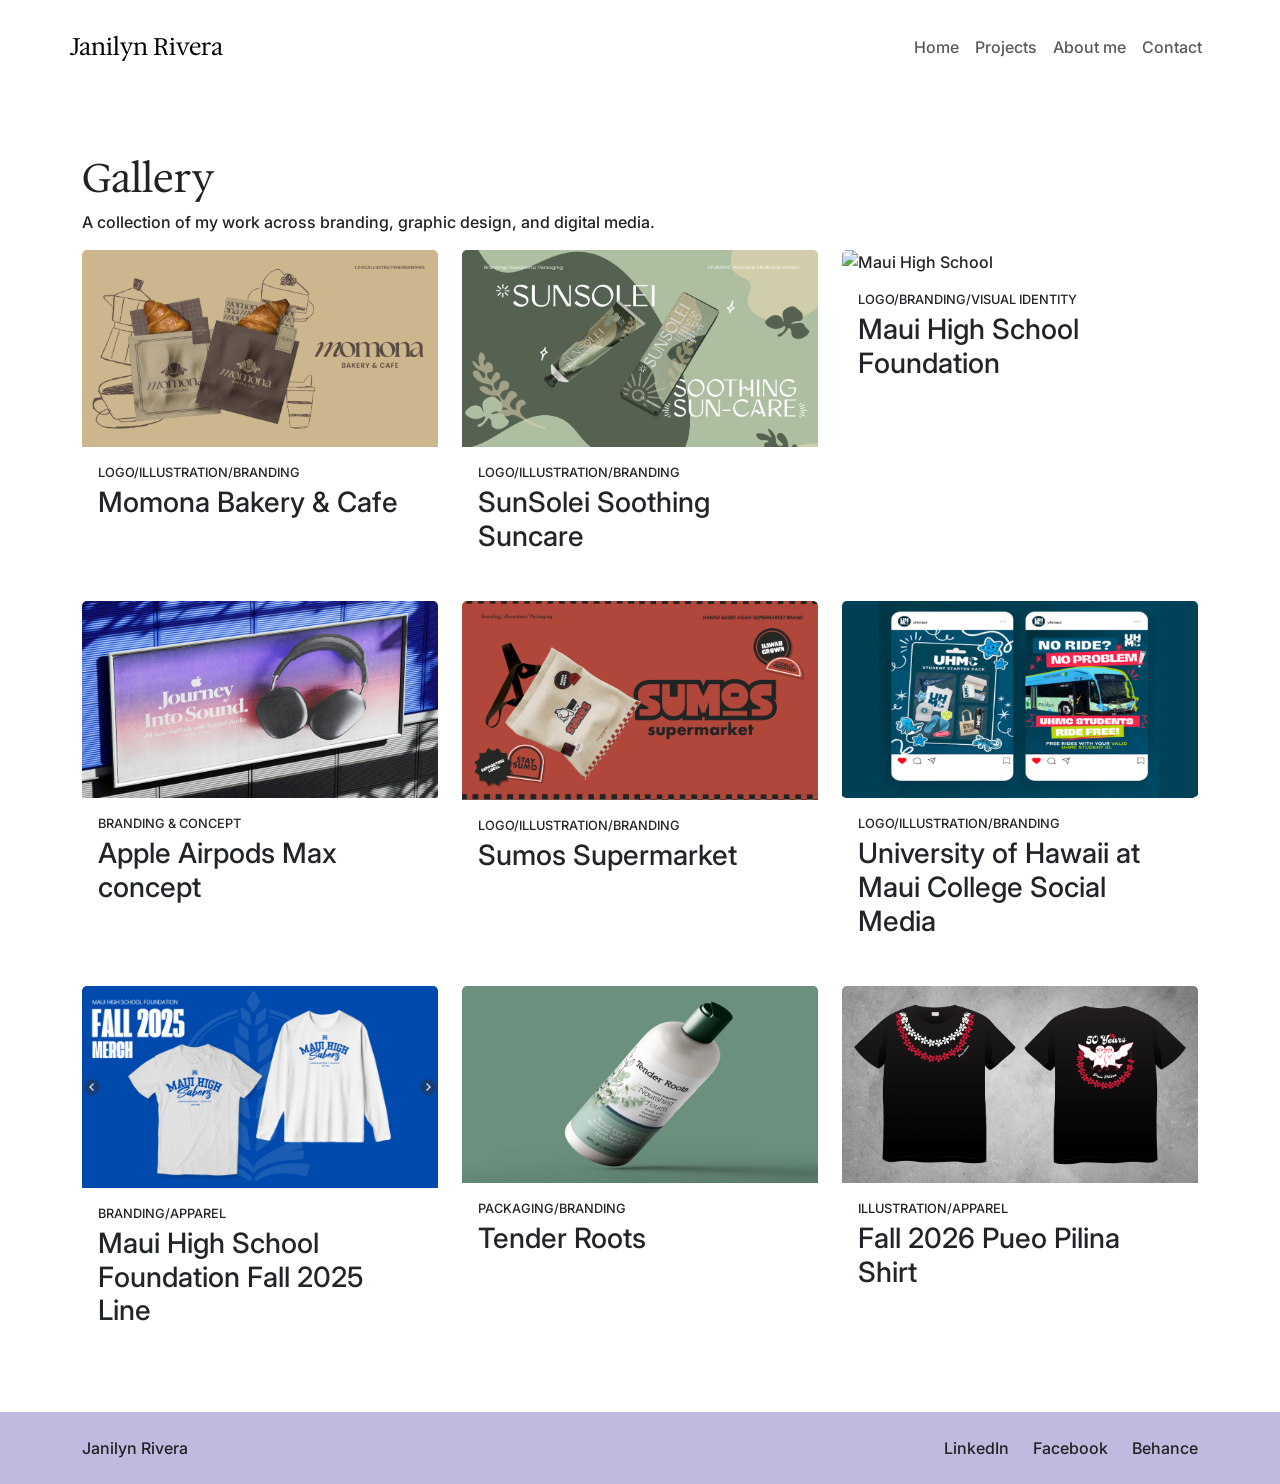
==== Gallery.html @ 54dec03b "Add files via upload" ====
<!DOCTYPE html>
<html lang="en">
<head>
  <meta charset="UTF-8">
  <meta name="viewport" content="width=device-width, initial-scale=1.0">
  <title>Gallery | Janilyn Rivera</title>

  <!-- Bootstrap CSS -->
  <link href="https://cdn.jsdelivr.net/npm/bootstrap@5.3.3/dist/css/bootstrap.min.css" rel="stylesheet" integrity="sha384-QWTKZyjpPEjISv5WaRU9OFeRpok6YctnYmDr5pNlyT2bRjXh0JMhjY6hW+ALEwIH" crossorigin="anonymous">

  <!-- Your CSS -->
  <link rel="stylesheet" href="css/style.css">

  <!-- Google Fonts -->
  <link href="https://fonts.googleapis.com/css2?family=Hedvig+Letters+Serif&family=Inter:wght@500;600&display=swap" rel="stylesheet">
</head>

<body>

  <!-- Header -->
  <header class="py-3">
    <nav class="navbar navbar-expand-lg container">
      <a class="navbar-brand" href="index.html">Janilyn Rivera</a>
      <button class="navbar-toggler" type="button" data-bs-toggle="collapse" data-bs-target="#navbarNav"
        aria-controls="navbarNav" aria-expanded="false" aria-label="Toggle navigation">
        <span class="navbar-toggler-icon"></span>
      </button>
      <div class="collapse navbar-collapse" id="navbarNav">
        <ul class="navbar-nav ms-auto">
          <li class="nav-item"><a class="nav-link" href="index.html#home">Home</a></li>
          <li class="nav-item"><a class="nav-link" href="index.html#projects">Projects</a></li>
          <li class="nav-item"><a class="nav-link" href="index.html#about">About me</a></li>
          <li class="nav-item"><a class="nav-link" href="index.html#contact">Contact</a></li>
        </ul>
      </div>
    </nav>
  </header>

  <!-- Gallery Section -->
  <section class="projects">
    <div class="container">

      <h1>Gallery</h1>
      <p>A collection of my work across branding, graphic design, and digital media.</p>

      <div class="row row-cols-1 row-cols-md-2 row-cols-lg-3 g-4">

        <!-- Start of Card -->
        <div class="col">
          <a href="momona.html" class="project-link">
            <div class="card h-100">
              <img src="images/Momona.jpg" class="card-img-top" alt="Momona Bakery & Cafe">
              <div class="card-body">
                <p class="kicker">Logo/illustration/branding</p>
                <h3 class="card-title">Momona Bakery & Cafe</h3>
              </div>
            </div>
          </a>
        </div>
        <!-- End of Card -->

        <!-- Start of Card -->
        <div class="col">
          <a href="sunsolei.html" class="project-link">
            <div class="card h-100">
              <img src="images/SunSolei.jpg" class="card-img-top" alt="SunSolei">
              <div class="card-body">
                <p class="kicker">Logo/illustration/branding</p>
                <h3 class="card-title">SunSolei Soothing Suncare</h3>
              </div>
            </div>
          </a>
        </div>
        <!-- End of Card -->

        <!-- Start of Card -->
        <div class="col">
          <a href="#" class="project-link">
            <div class="card h-100">
              <img src="images/MauiHighSchool.jpg" class="card-img-top" alt="Maui High School">
              <div class="card-body">
                <p class="kicker">Logo/branding/Visual Identity</p>
                <h3 class="card-title">Maui High School Foundation</h3>
              </div>
            </div>
          </a>
        </div>
        <!-- End of Card -->

        <!-- Start of Card -->
        <div class="col">
          <a href="#" class="project-link">
            <div class="card h-100">
              <img src="images/Apple.jpg" class="card-img-top" alt="Apple">
              <div class="card-body">
                <p class="kicker">Branding & concept</p>
                <h3 class="card-title">Apple Airpods Max concept</h3>
              </div>
            </div>
          </a>
        </div>
        <!-- End of Card -->

        <!-- Start of Card -->
        <div class="col">
          <a href="#" class="project-link">
            <div class="card h-100">
              <img src="images/Sumos.jpg" class="card-img-top" alt="Sumos Supermarket">
              <div class="card-body">
                <p class="kicker">Logo/illustration/branding</p>
                <h3 class="card-title">Sumos Supermarket</h3>
              </div>
            </div>
          </a>
        </div>
        <!-- End of Card -->

        <!-- Start of Card -->
        <div class="col">
          <a href="#" class="project-link">
            <div class="card h-100">
              <img src="images/UHMAUI.png" class="card-img-top" alt="University of Hawaii at Maui">
              <div class="card-body">
                <p class="kicker">Logo/illustration/branding</p>
                <h3 class="card-title">University of Hawaii at Maui College Social Media</h3>
              </div>
            </div>
          </a>
        </div>
        <!-- End of Card -->

        <!-- Start of Card -->
        <div class="col">
          <a href="#" class="project-link">
            <div class="card h-100">
              <img src="images/mhsfshirt.jpg" class="card-img-top" alt="University of Hawaii at Maui">
              <div class="card-body">
                <p class="kicker">Branding/Apparel</p>
                <h3 class="card-title">Maui High School Foundation Fall 2025 Line</h3>
              </div>
            </div>
          </a>
        </div>
        <!-- End of Card -->

        <!-- Start of Card -->
        <div class="col">
          <a href="#" class="project-link">
            <div class="card h-100">
              <img src="images/Tenderroots.jpg" class="card-img-top" alt="Tenderroots">
              <div class="card-body">
                <p class="kicker">Packaging/branding</p>
                <h3 class="card-title">Tender Roots </h3>
              </div>
            </div>
          </a>
        </div>
        <!-- End of Card -->

        <!-- Start of Card -->
        <div class="col">
          <a href="#" class="project-link">
            <div class="card h-100">
              <img src="images/PueoPilinaShirt.jpg" class="card-img-top" alt="Pueo Pilina Shirt">
              <div class="card-body">
                <p class="kicker">illustration/Apparel</p>
                <h3 class="card-title">Fall 2026 Pueo Pilina Shirt</h3>
              </div>
            </div>
          </a>
        </div>
        <!-- End of Card -->

      </div>

  </section>

  <!-- Footer -->
  <footer class="footer">
    <div class="container d-flex flex-wrap justify-content-between align-items-center">
      <span class="footer-name">Janilyn Rivera</span>
      <div class="footer-links d-flex gap-4">
        <a href="https://www.linkedin.com/in/YOUR-PROFILE" target="_blank" rel="noopener">LinkedIn</a>
        <a href="https://www.facebook.com/YOUR-PROFILE" target="_blank" rel="noopener">Facebook</a>
        <a href="https://www.behance.net/YOUR-PROFILE" target="_blank" rel="noopener">Behance</a>
      </div>
    </div>
  </footer>

  <!-- Bootstrap JS -->
  <script src="https://cdn.jsdelivr.net/npm/bootstrap@5.3.3/dist/js/bootstrap.bundle.min.js" integrity="sha384-YvpcrYf0tY3lHB60NNkmXc5s9fDVZLESaAA55NDzOxhy9GkcIdslK1eN7N6jIeHz" crossorigin="anonymous"></script>
</body>
</html>
---- css/style.css ----
:root {
  --main-color: #77A2D9;  
  --about-bg: #77A2D9;
  --footer-bg: #C2B9E0;
  --button-color: #77A2D9;        /* change this for all non-white buttons */
  --button-hover-color: #3d669a;  /* darker shade for hover */
  --text-color: #222222;
  --bg-color: #ffffff;
}

body {
  font-family: 'Inter', sans-serif;
  font-weight: 500;
  color: var(--text-color);
  background-color: var(--bg-color);
}

h1 {
  font-family: 'Hedvig Letters Serif', serif;
  font-weight: 400;
}

h2 {
  font-family: 'Inter', sans-serif;
  font-weight: 600;
}

p {
  font-family: 'Inter', sans-serif;
  font-weight: 500;
}

/* Have title */
.navbar-brand {
  font-family: 'Hedvig Letters Serif', serif;
  font-weight: 400;
  font-size: 1.5rem;
}


 /* Hero */
.hero {
  background-color: var(--main-color);   /* fallback if the image doesn't load */
  background-image: url('../images/heading.jpg');
  background-size: cover;
  background-position: center;
  background-repeat: no-repeat;

  aspect-ratio: 1724 / 960;  
  min-height: 300px;         

  display: flex;
  align-items: center;        
  justify-content: center;
  padding: 0;                 
  color: black;
}

/* Sections */
.projects,
.about-me,
.contact {
  padding: 60px 0;
}

/* Buttons */
.btn-primary {
  background-color: var(--button-color);
  border-color: var(--button-color);
  color: white;
}

.btn-primary:hover {
  background-color: var(--button-hover-color);
  border-color: var(--button-hover-color);
  color: white;
}

/* Cards */
.card {
  border: none;
}

a:has(.card) {
  text-decoration: none;
  color: inherit;
}

.project-link {
  display: block;
  text-decoration: none;
  color: inherit;
}

.kicker {
  font-size: 0.8rem;
  text-transform: uppercase;
  margin-bottom: 4px;
}

/* About me */
.about-me {
  background-color: var(--about-bg);
}

.about-me h1,
.about-me p {
  color: white;
}

/* About me button */
.about-me .btn-primary {
  background-color: white;
  color: var(--about-bg);
  border-color: white;
}

.about-me .btn-primary:hover {
  background-color: #f0f0f0;
  color: var(--about-bg);
  border-color: #f0f0f0;
}

/* Contact form */
.contact-form {
  max-width: 600px;
}

/* Footer */
.footer {
  padding: 24px 0;
  background-color: var(--footer-bg);
  color: var(--text-color);
}

.footer-links a {
  color: var(--text-color);
  text-decoration: none;
}

.footer-links a:hover {
  text-decoration: underline;
}
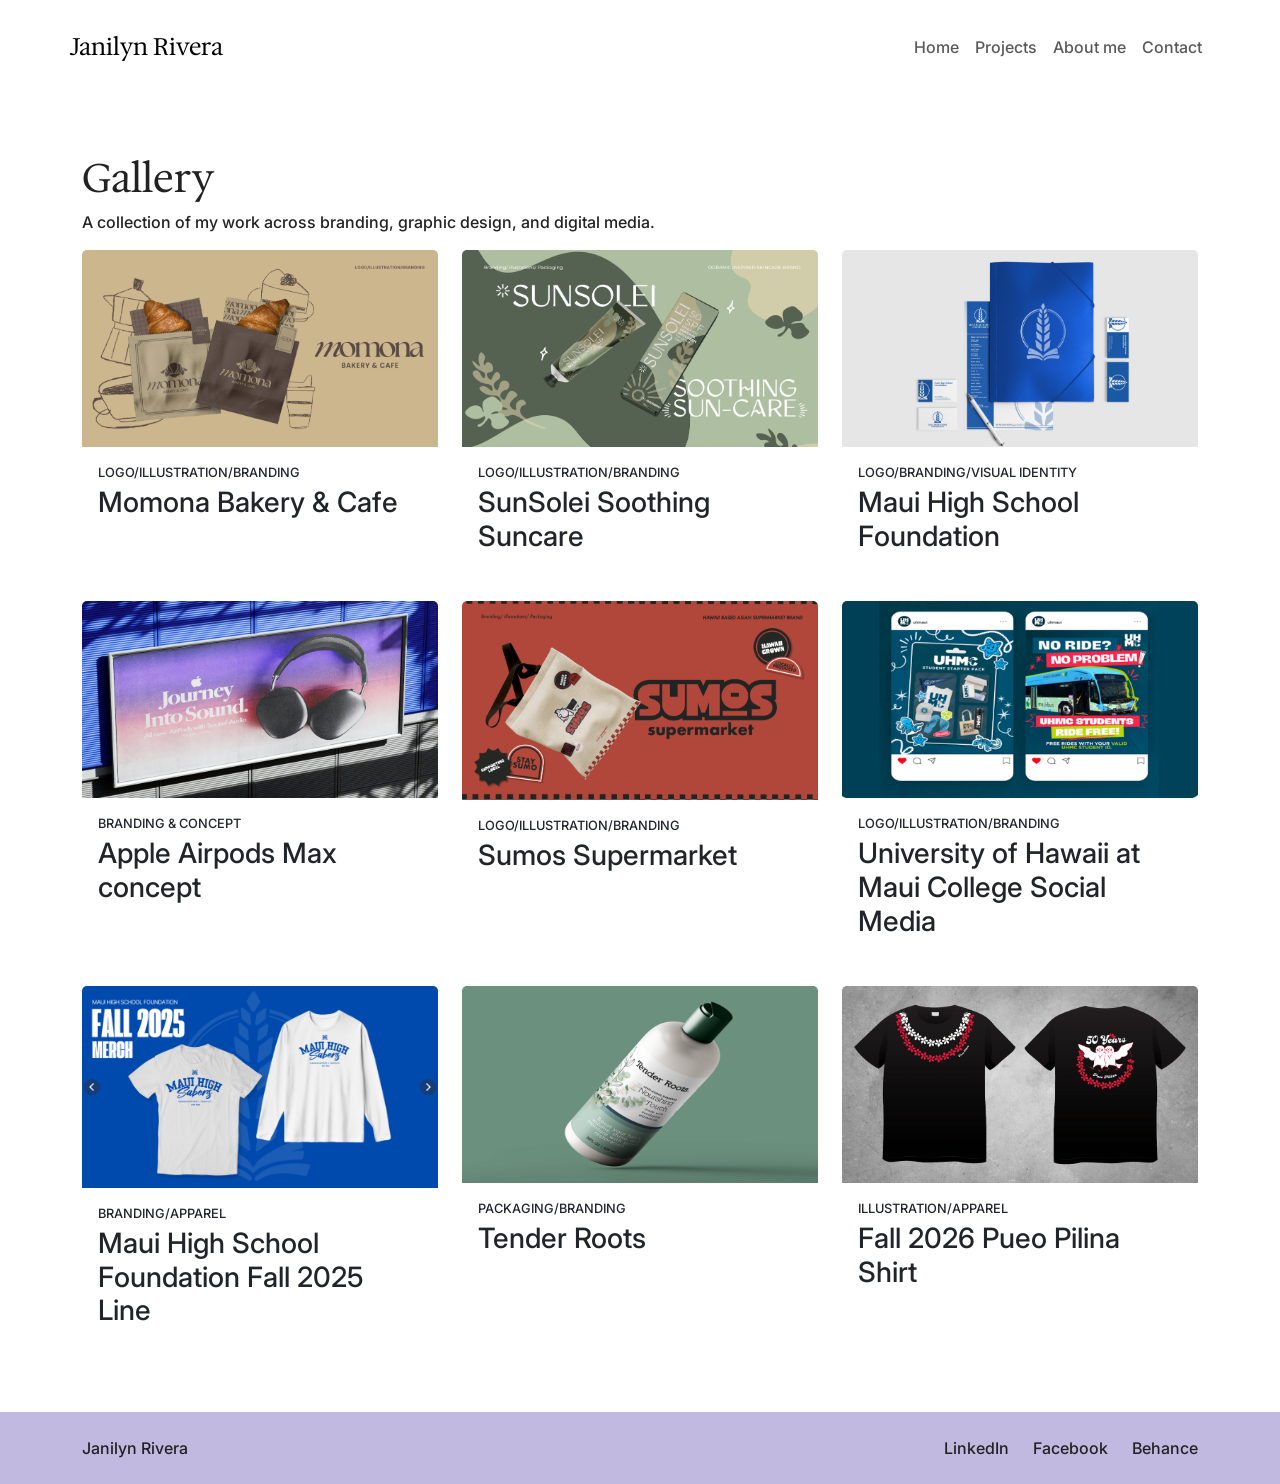
==== commit e91008f2: "Fix image filename casing for Maui High School" ====
--- a/Gallery.html
+++ b/Gallery.html
@@ -77,7 +77,7 @@
         <div class="col">
           <a href="#" class="project-link">
             <div class="card h-100">
-              <img src="images/MauiHighSchool.jpg" class="card-img-top" alt="Maui High School">
+              <img src="images/MauiHighschool.jpg" class="card-img-top" alt="Maui High School">
               <div class="card-body">
                 <p class="kicker">Logo/branding/Visual Identity</p>
                 <h3 class="card-title">Maui High School Foundation</h3>
@@ -190,4 +190,4 @@
   <!-- Bootstrap JS -->
   <script src="https://cdn.jsdelivr.net/npm/bootstrap@5.3.3/dist/js/bootstrap.bundle.min.js" integrity="sha384-YvpcrYf0tY3lHB60NNkmXc5s9fDVZLESaAA55NDzOxhy9GkcIdslK1eN7N6jIeHz" crossorigin="anonymous"></script>
 </body>
-</html>+</html>
